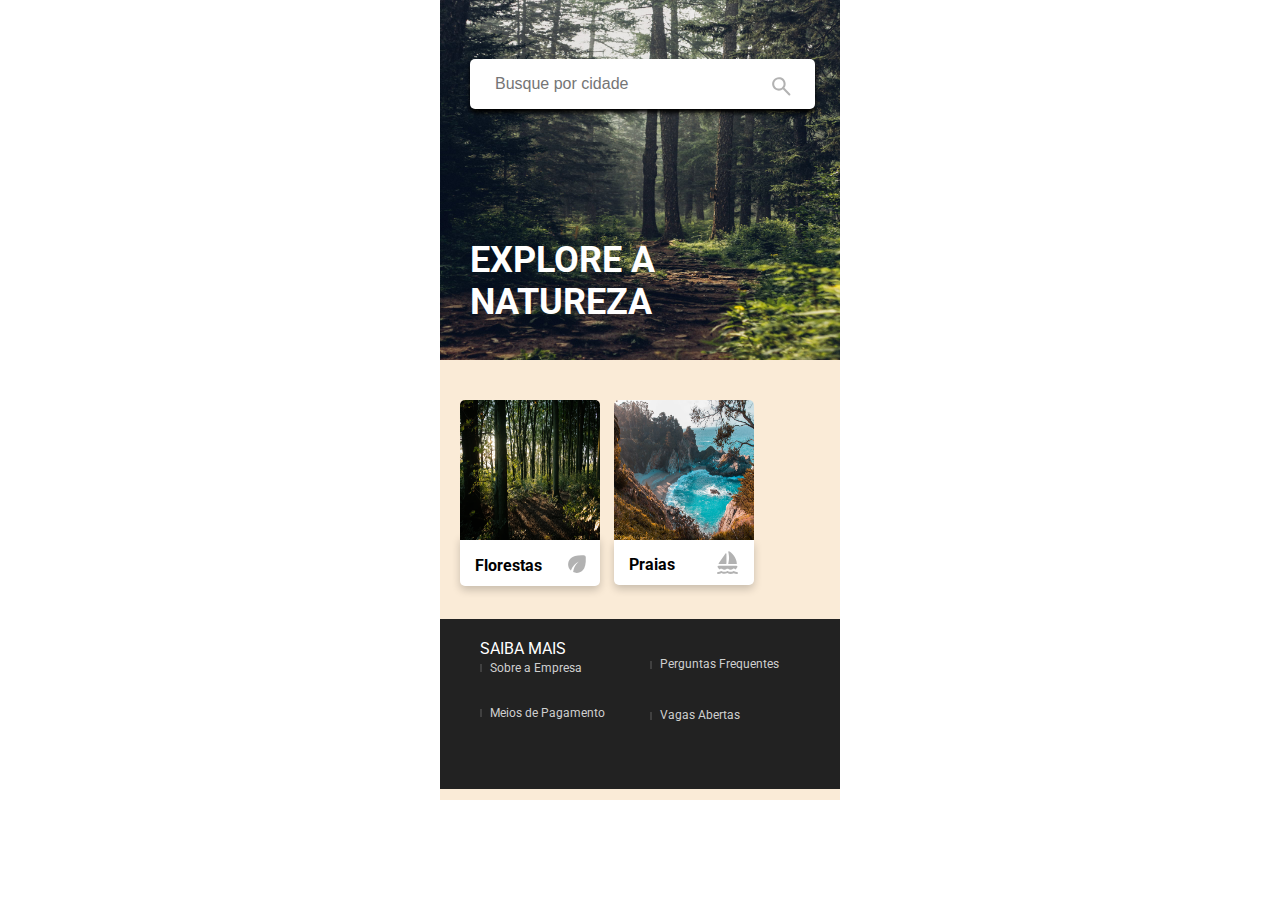
==== index.html @ ad416514 "Add files via upload" ====
<!DOCTYPE html>
<html lang="pt-br">
<head>
    <meta charset="UTF-8">
    <meta name="viewport" content="width=device-width, initial-scale=1.0">
    <title>Figma_Project</title>
    <link rel="stylesheet" href="css/estilo01.css">
</head>
    <body>
        <div id="container">
            <header>
                <img src="img/imagens_telas_para_prototipar/tela1/fundo.jpg" alt="fundo floresta" id="img_fundo">
                <input type="text" placeholder="Busque por cidade" id="buscar">
                <img src="./img/imagens_telas_para_prototipar/tela1/busca.svg" alt="icone de lupa" id="img_lupa" > 
                <H1 id="titulo"> explore a natureza </H1>       
            </header>

            <main>
                <img src="./img/imagens_telas_para_prototipar/tela1/slide/florestas.jpg" alt="florestas" id="slide_florestas">
                <p id="p_flore">Florestas</p>
                <img src="img/imagens_telas_para_prototipar/tela1/florestas.svg" alt="folha" id="folha">
                <img src="img/imagens_telas_para_prototipar/tela1/slide/praias.jpg" alt="praia" id="slide_praia">
                <p id="p_prai">Praias</p>
                <img src="img/imagens_telas_para_prototipar/tela1/praias.svg" alt="folha" id="praia">
            </main>

            <footer>
                <div id="footer">
                    <p id="p_saiba_mais">saiba mais</p>              
                    <canvas id="ret_um"></canvas>

                    <p id="p_empresa">Sobre a Empresa</p>
                    <canvas id="ret_dois"></canvas>
                                
                    <p id="p_perguntas">Perguntas Frequentes</p>
                    <canvas id="ret_tres"></canvas>

                    <p id="p_vagas">Vagas Abertas</p>   
                    <canvas id="ret_quatro"></canvas>
                                
                    <p id="p_pgmto">Meios de Pagamento</p>            
                    <canvas id="ret_cinco"></canvas>
                </div>
            </footer>
        </div>
    </body>
</html>
---- css/estilo01.css ----
@import url('https://fonts.googleapis.com/css2?family=Roboto&display=swap');  /*import da fonte Roboto*/

*{
    margin: 0;
    padding: 0;
}

#container{
    margin: auto;
    width: 400px;
    height: 800px;
    background-color: antiquewhite;
}

header{
    width: 400px;
    height: 360px;
}

#img_fundo{
width: 400px;
height: 360px;
margin-bottom: -340px;
}
#container{
    margin: auto;
    width: 400px;

}
#buscar{
    font-size: 16px;
    height: 50px;
    width: 320px;
    border-radius: 5px;
    background: #fff;
    box-shadow: 0px 4px 4px 0px;
    padding-left: 25px;
    outline: none;
    border: none;
    margin-left: 30px;
    margin-top: 35px;
}
#img_lupa{
    width: 25px;
    height: 25px;
    margin-left: -50px;
    margin-bottom: -10px;
    filter: opacity(0.3);
}
#titulo{
    width: 340px;
    color: #fff;
    font-family: 'roboto', 'sans-serif';
    font-size: 36px;
    font-weight: bold;
    text-transform: uppercase;
    margin-top: 130px;
    margin-left: 30px;

}
#slide_florestas{
    width: 140px;
    height: 140px;
    margin-top: 40px;
    margin-left: 20px;
    border-radius: 5px 5px 0 0;
}
#p_flore{
    color: black;
    text-transform: capitalize;
    width: 125px;
    height: 30px;
    background-color: #fff;
    border-radius: 0 0 5px 5px;
    font-family: 'roboto','sans-serif';
    font-weight: bold;
    margin-left: 20px;
    padding-left: 15px;
    padding-top: 20px;
    margin-top: -8px;
    box-shadow: 0 4px 8px rgb(0 , 0 , 0 , 0.2);           
}
#folha{
    width: 25px;
    height: 25px;
    margin-left: 125px;
    margin-top: -35px;
    margin-bottom: 40px;
    filter: opacity(0.3);
}

#slide_praia{
    width: 140px;
    height: 140px;
    margin-top: -230px;
    margin-bottom: 76px;
    margin-left: 20px;
    border-radius: 5px 5px 0 0;
}
#praia{
    width: 25px;
    height: 25px;
    margin-left: 275px;
    margin-top: -35px;
    margin-bottom: 40px;
    filter: opacity(0.3);
}
#p_prai{
    color: black;
    text-transform: capitalize;
    width: 125px;
    height: 30px;
    background-color: #fff;
    border-radius: 0 0 5px 5px;
    margin-left: 174px;
    padding-left: 15px;
    padding-top: 15px;
    margin-top: -80px;
    box-shadow: 0 4px 8px rgb(0 , 0 , 0 , 0.2);
    font-family: 'Roboto',sans-serif;
    font-weight: bold
    
}

#footer{
    width: 400px;
    height: 170px;
    background-color: #222;
}

#p_saiba_mais {

    font-size: 16px;

    text-transform: uppercase;

    color: #FFFFFF;

    font-family: 'Roboto', sans-serif;

    padding-left: 40px;

    padding-top: 20px;

}

 

#ret_um {

    width: 2px;

    height: 8px;

    background-color: #404040;

    margin-top: -145px;

    margin-left: 40px;

}

 

#p_empresa {

    font-size: 12px;

    font-family: 'Roboto', sans-serif;

    color: #cfcfcf;

    margin-top: -15px;

    margin-left: 50px;

    width: 100px;

}

 

#ret_dois {

    width: 2px;

    height: 8px;

    background-color: #404040;

    position: relative;

    left: 210px;

    bottom: 20px;

 

}

 

#p_perguntas {

    font-size: 12px;

    font-family: 'Roboto', sans-serif;

    color: #cfcfcf;

    margin-top: -36px;

    margin-left: 220px;

}

 

#ret_tres {

    width: 2px;

    height: 8px;

    background-color: #404040;

    position: relative;

    left: 210px;

    top: 35px;

}

 

#p_vagas {

    font-size: 12px;

    font-family: 'Roboto', sans-serif;

    color: #cfcfcf;

    position: relative;

    top: 19px;

    margin-left: 220px;

}

 

#ret_quatro {

    width: 2px;

    height: 8px;

    background-color: #404040;

    position: relative;

    left: 40px;

}

 

#p_pgmto {

    font-size: 12px;

    font-family: 'Roboto', sans-serif;

    color: #cfcfcf;

    margin-top: -15px;

    margin-left: 50px;

}
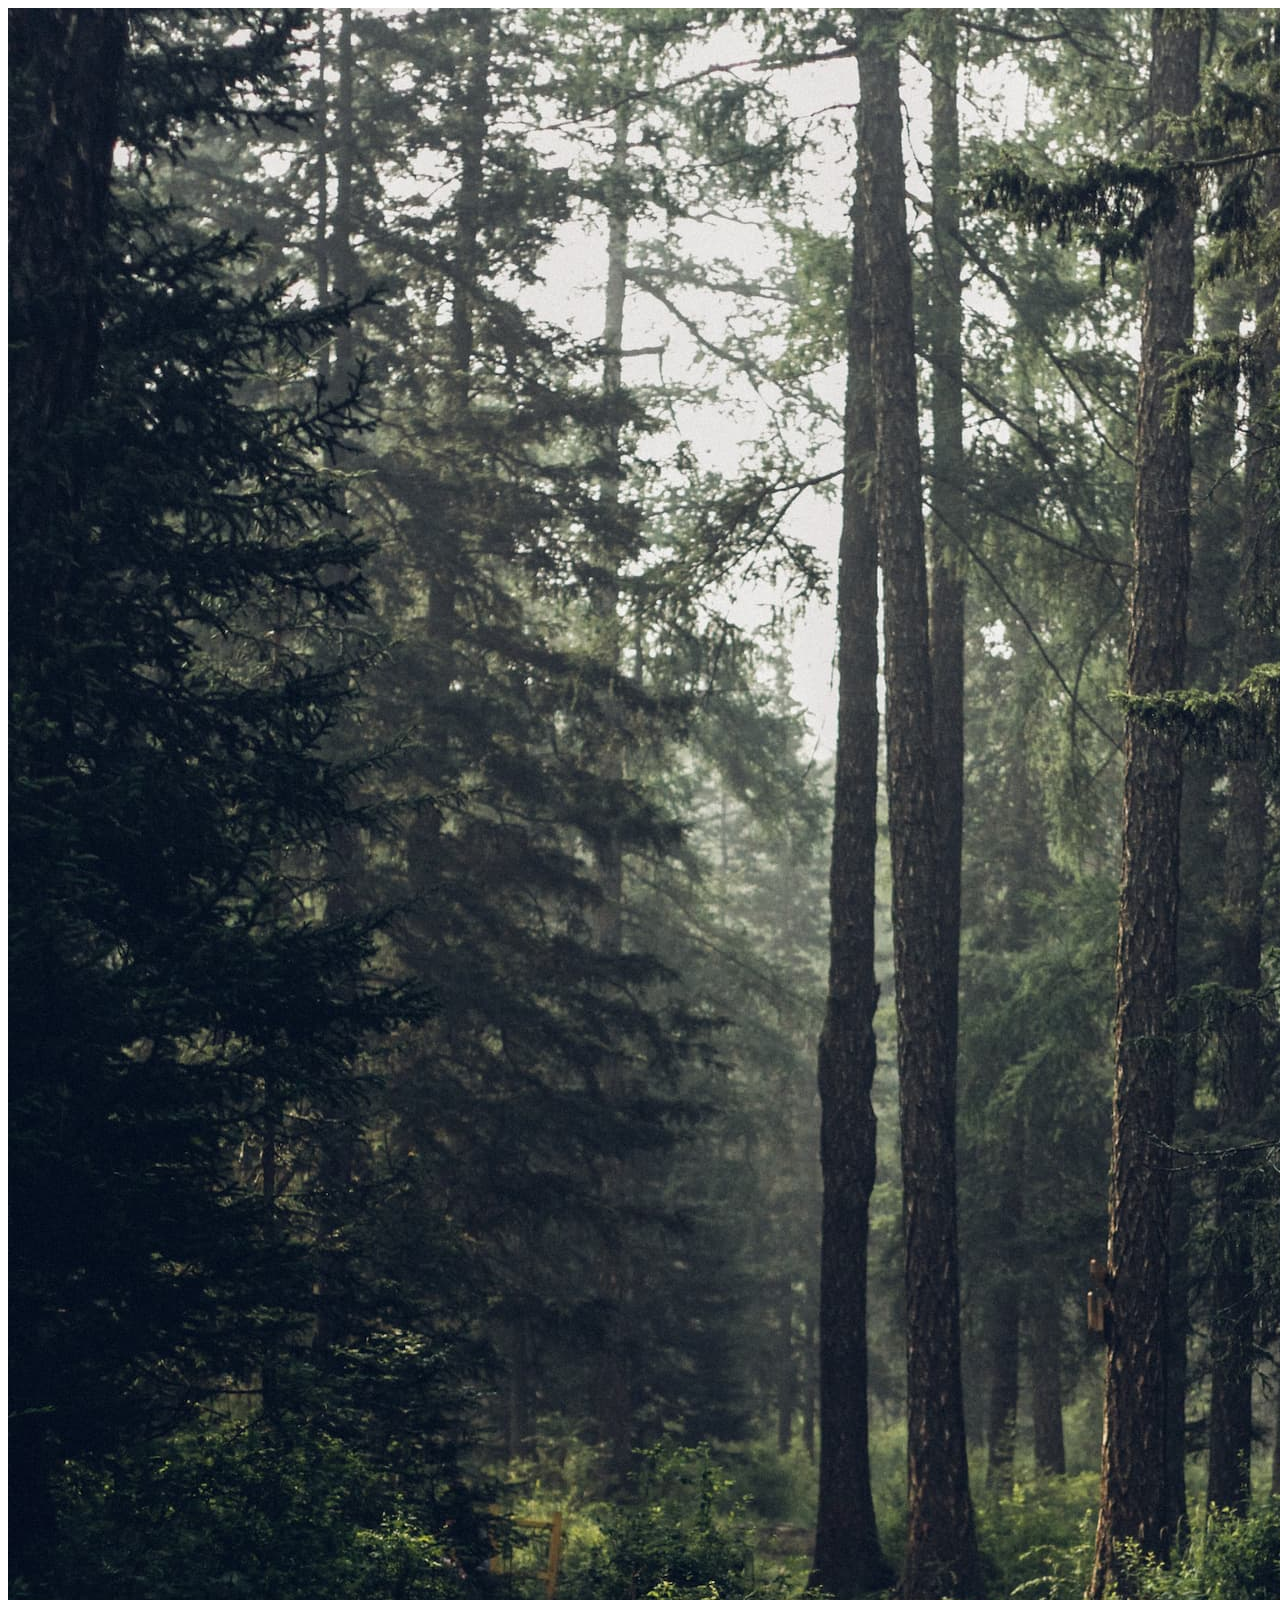
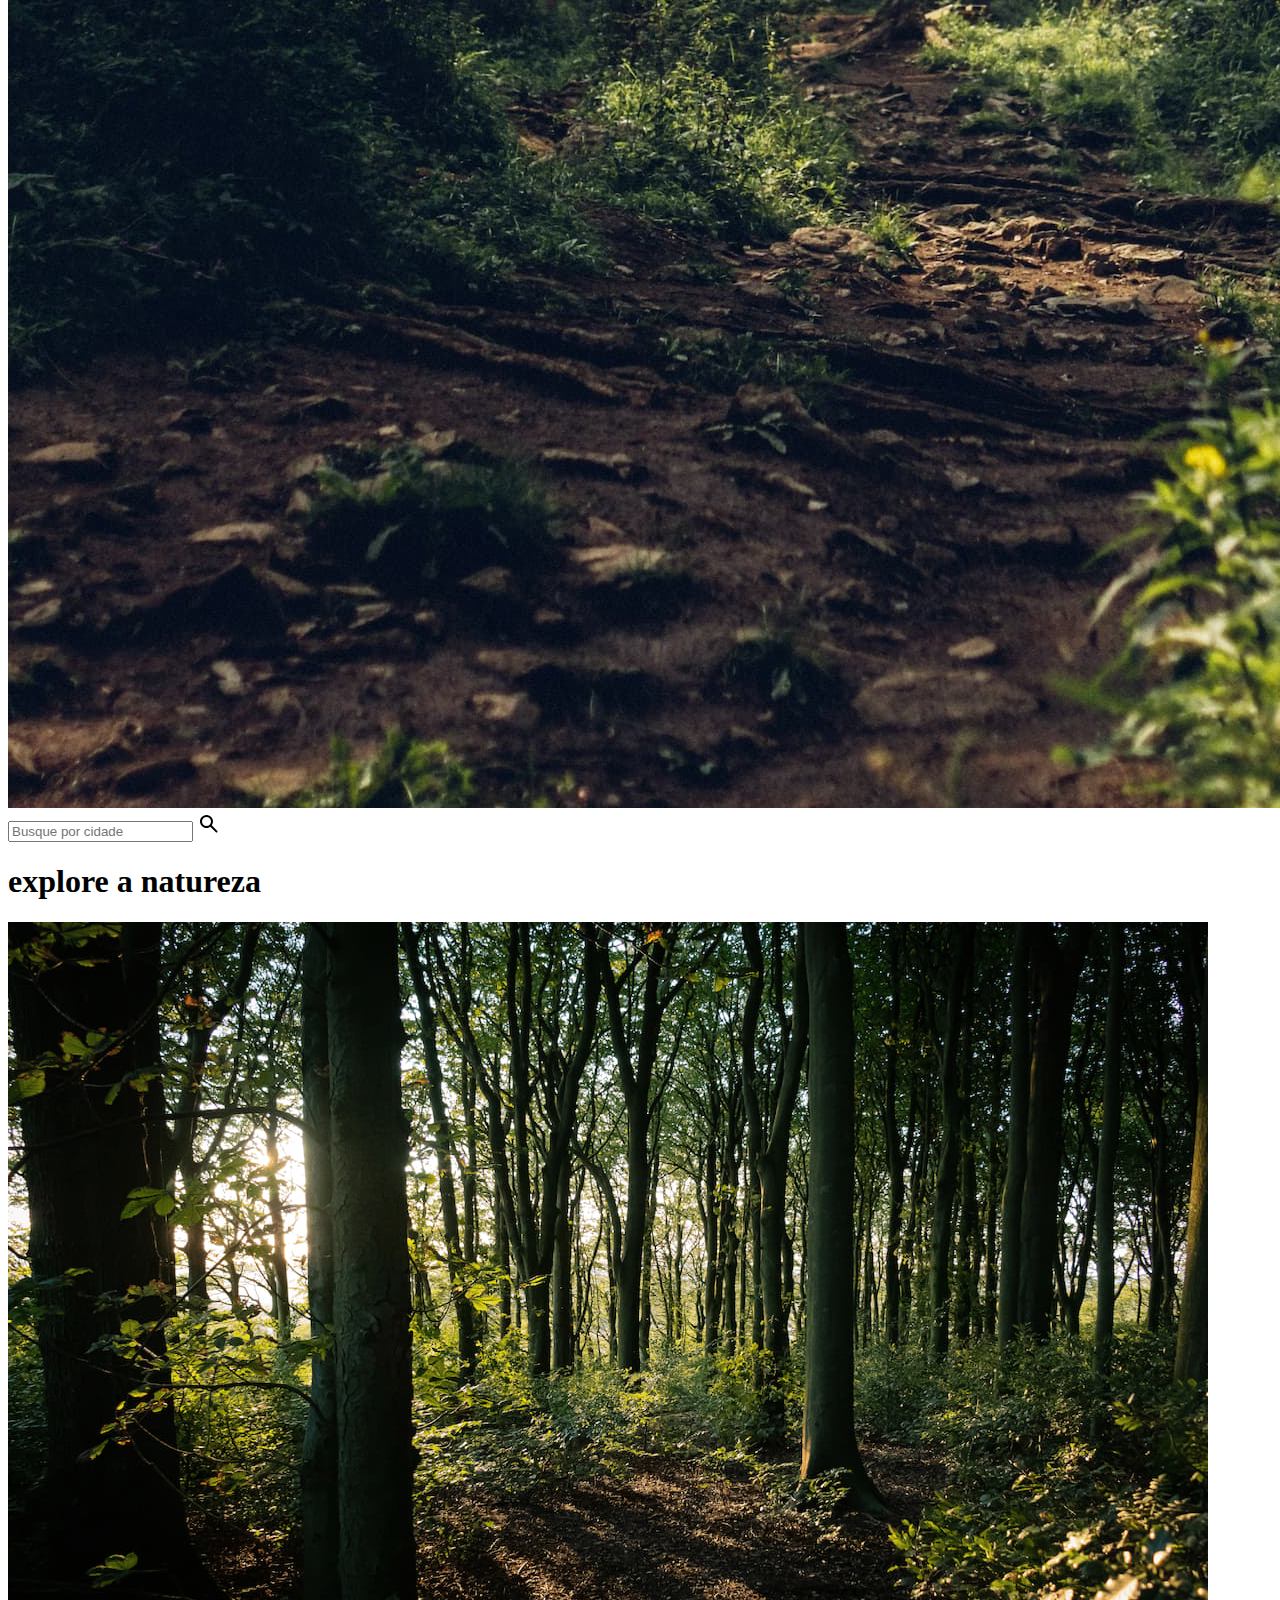
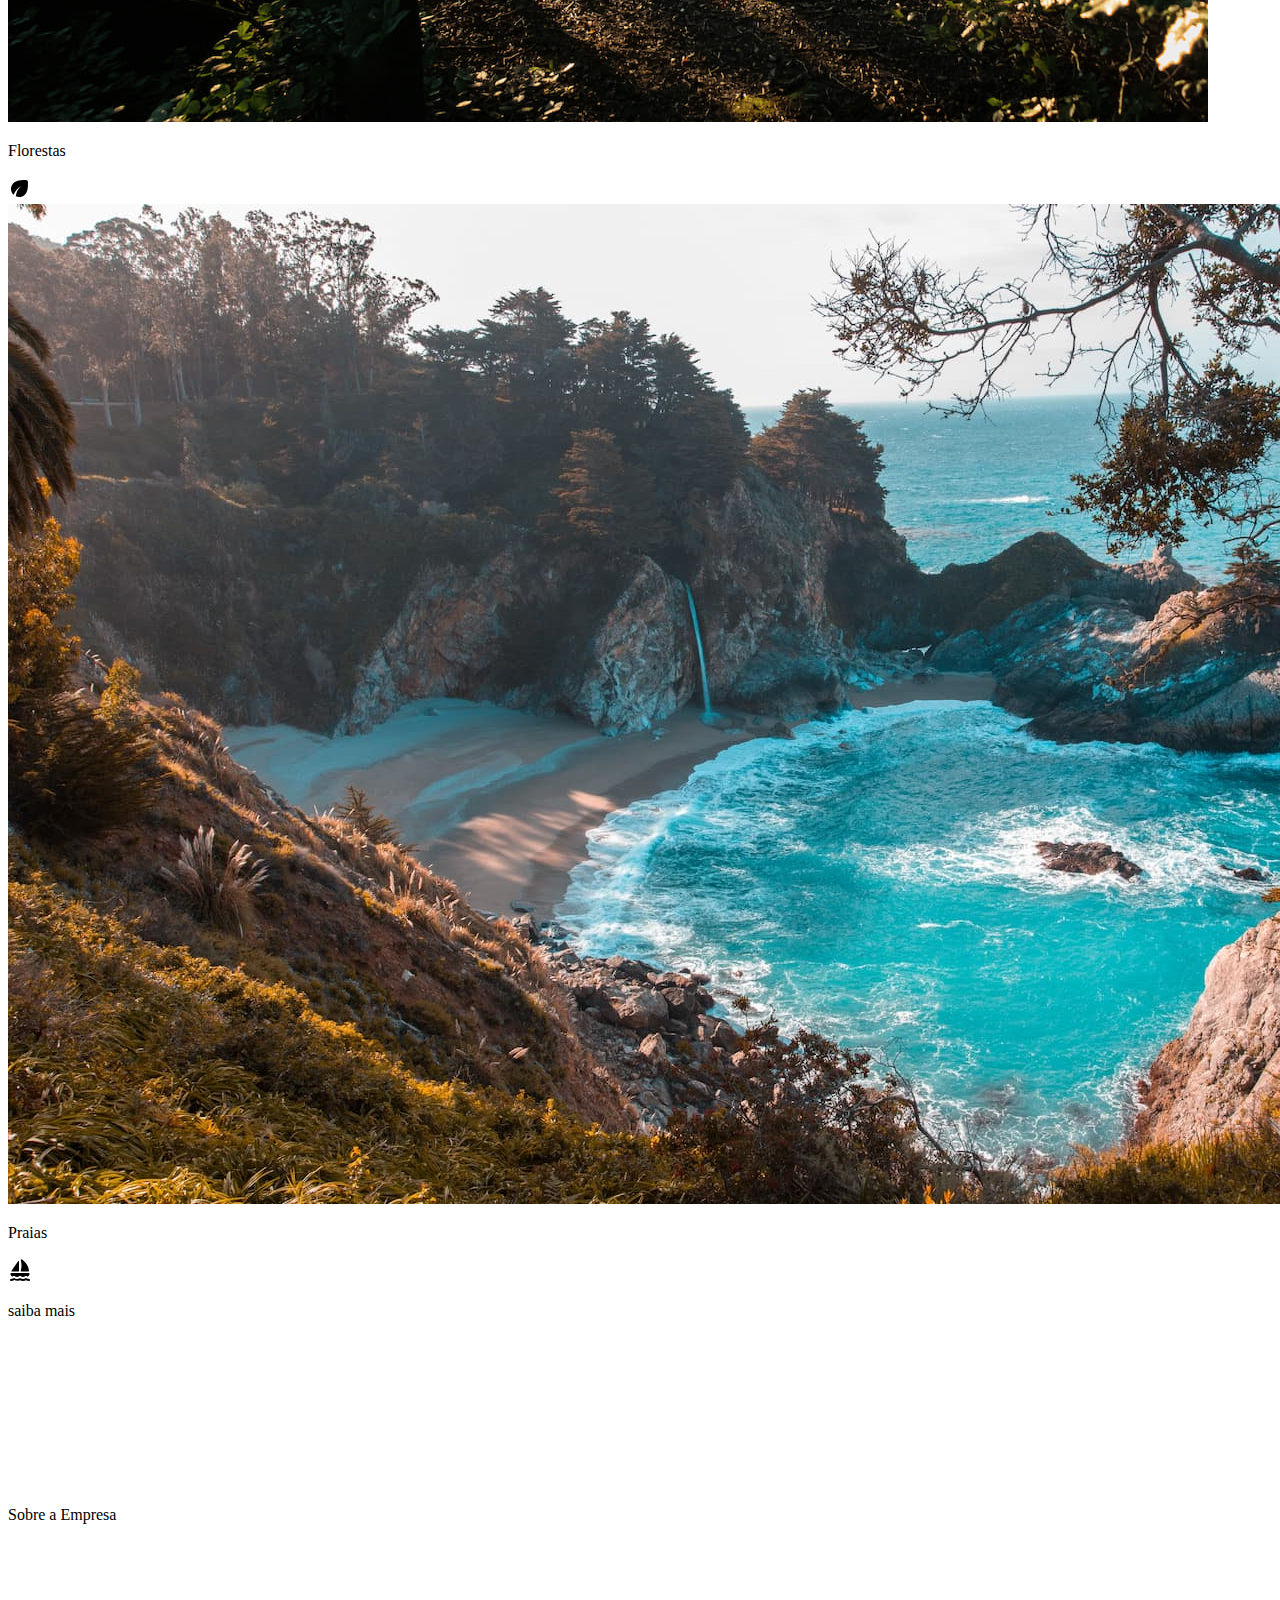
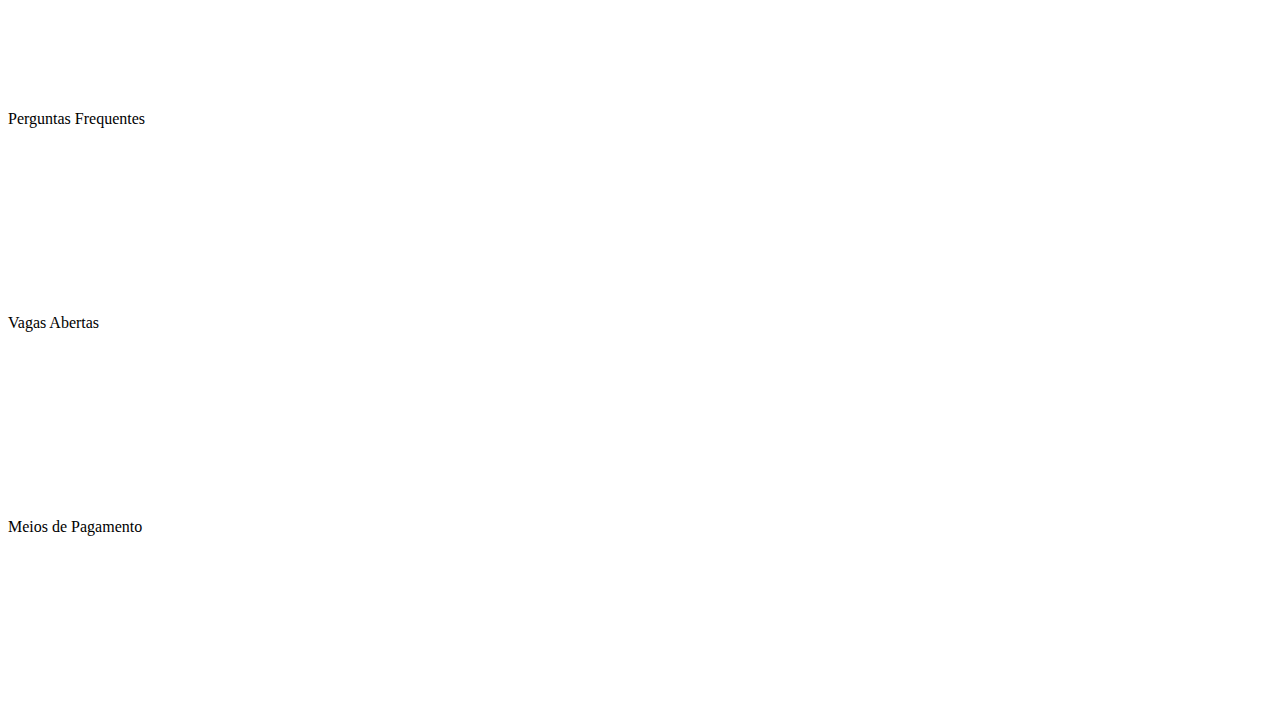
==== commit 690a8455: "feat: changing-tab-name" ====
--- a/index.html
+++ b/index.html
@@ -3,8 +3,8 @@
 <head>
     <meta charset="UTF-8">
     <meta name="viewport" content="width=device-width, initial-scale=1.0">
-    <title>Figma_Project</title>
-    <link rel="stylesheet" href="css/estilo01.css">
+    <title>Explore a Natureza</title>
+    <link rel="stylesheet" href="css/style.css">
 </head>
     <body>
         <div id="container">
